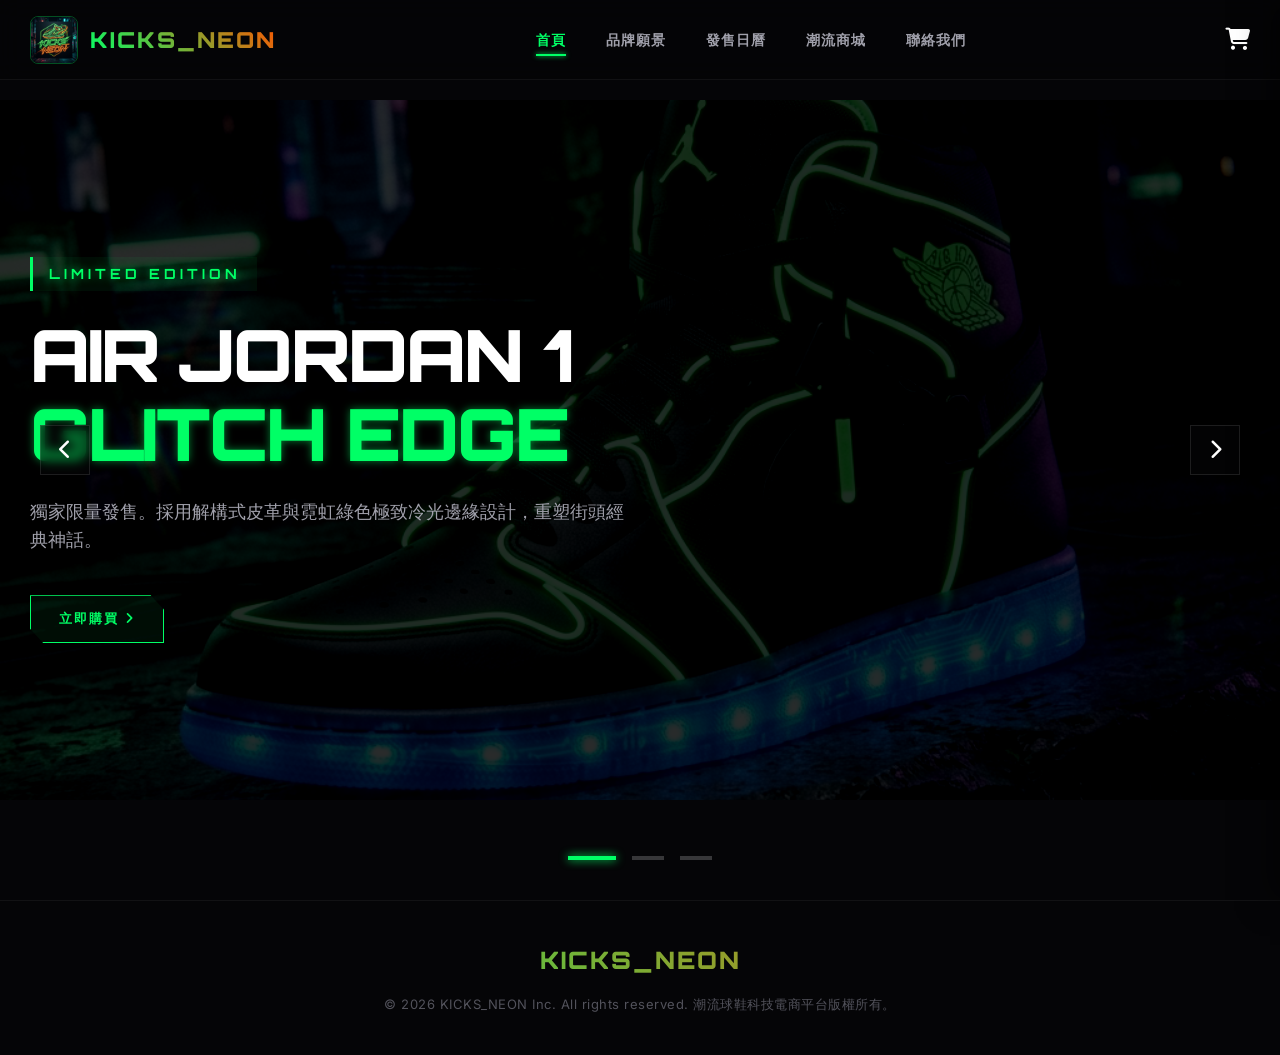
==== index.html @ 7a00f451 "Add files via upload" ====
<!DOCTYPE html>
<html lang="zh-TW">
<head>
  <meta charset="UTF-8">
  <meta name="viewport" content="width=device-width, initial-scale=1.0">
  <title>KICKS_NEON | 潮流球鞋電商平台 - Cyberpunk & Streetwear Boutique</title>
  <meta name="description" content="KICKS_NEON 限量潮流球鞋發售平台。匯集 Nike, adidas, New Balance 等頂尖限量鞋款，結合 Cyberpunk 街頭美學與極致科技感設計。">
  
  <!-- FontAwesome Icons -->
  <link rel="stylesheet" href="https://cdnjs.cloudflare.com/ajax/libs/font-awesome/6.4.0/css/all.min.css">
  
  <!-- Custom CSS -->
  <link rel="stylesheet" href="style.css">
</head>
<body>

  <!-- ==========================================
       HEADER & NAVIGATION
       ========================================== -->
  <header>
    <div class="container header-container">
      <a href="index.html" class="logo-wrapper">
        <img class="logo-img" src="assets/images/logo.png" alt="KICKS_NEON Logo">
        <span class="logo-text">KICKS_NEON</span>
      </a>
      
      <nav id="navbar">
        <ul>
          <li><a href="index.html" class="active">首頁</a></li>
          <li><a href="about.html">品牌願景</a></li>
          <li><a href="releases.html">發售日曆</a></li>
          <li><a href="shop.html">潮流商城</a></li>
          <li><a href="contact.html">聯絡我們</a></li>
        </ul>
      </nav>
      
      <div class="header-actions">
        <div class="cart-icon-wrapper" id="cart-icon-btn" aria-label="Open shopping cart">
          <i class="fa-solid fa-cart-shopping"></i>
          <span class="cart-count" style="display: none;">0</span>
        </div>
        
        <div class="menu-toggle" id="menu-toggle-btn" aria-label="Toggle Navigation">
          <span></span>
          <span></span>
          <span></span>
        </div>
      </div>
    </div>
  </header>

  <!-- ==========================================
       HERO SECTION (滿版球鞋輪播圖)
       ========================================== -->
  <section id="home" class="hero-section">
    <div class="hero-slider">
      
      <!-- Slide 1 (Jordan) -->
      <div class="hero-slide active">
        <img class="hero-bg" src="assets/images/sneaker_3.png" alt="Air Jordan 1 Glitch Edge Background">
        <div class="container">
          <div class="hero-content">
            <span class="hero-badge text-neon-green">Limited Edition</span>
            <h1 class="hero-title">AIR JORDAN 1<br><span class="text-neon-green">GLITCH EDGE</span></h1>
            <p class="hero-subtitle">獨家限量發售。採用解構式皮革與霓虹綠色極致冷光邊緣設計，重塑街頭經典神話。</p>
            <button class="btn-cyber" onclick="addToCart(3)">立即購買 <i class="fa-solid fa-angle-right"></i></button>
          </div>
        </div>
      </div>
      
      <!-- Slide 2 (Yeezy) -->
      <div class="hero-slide">
        <img class="hero-bg" src="assets/images/sneaker_5.png" alt="Yeezy Boost Future Knit Background">
        <div class="container">
          <div class="hero-content">
            <span class="hero-badge text-neon-orange">Exclusive Drop</span>
            <h1 class="hero-title">YEEZY BOOST<br><span class="text-neon-orange">FUTURE KNIT</span></h1>
            <p class="hero-subtitle">機能美學，概念重塑。高飽和度螢光線條與編織碳纖維的科技碰撞，顛覆日常著感。</p>
            <button class="btn-cyber btn-cyber-orange" onclick="addToCart(5)">立即購買 <i class="fa-solid fa-angle-right"></i></button>
          </div>
        </div>
      </div>
      
      <!-- Slide 3 (NB 9060) -->
      <div class="hero-slide">
        <img class="hero-bg" src="assets/images/sneaker_9.png" alt="NB 9060 Neon Tech Background">
        <div class="container">
          <div class="hero-content">
            <span class="hero-badge text-neon-green">New Collection</span>
            <h1 class="hero-title">NB 9060<br><span class="text-neon-green">NEON TECH</span></h1>
            <p class="hero-subtitle">街頭復古，數位重生。解構式厚底搭載避震科技，以電子螢光綠重燃未來復古主義。</p>
            <button class="btn-cyber" onclick="addToCart(9)">立即購買 <i class="fa-solid fa-angle-right"></i></button>
          </div>
        </div>
      </div>
      
    </div>
    
    <!-- Slider Controls -->
    <button class="slider-btn prev" aria-label="Previous Slide"><i class="fa-solid fa-chevron-left"></i></button>
    <button class="slider-btn next" aria-label="Next Slide"><i class="fa-solid fa-chevron-right"></i></button>
    
    <div class="slider-dots"></div>
  </section>

  <!-- ==========================================
       FOOTER
       ========================================== -->
  <footer>
    <div class="container">
      <div class="footer-logo">KICKS_NEON</div>
      <p class="footer-copy">&copy; 2026 KICKS_NEON Inc. All rights reserved. 潮流球鞋科技電商平台版權所有。</p>
    </div>
  </footer>

  <!-- ==========================================
       SHOPPING CART DRAWER (購物車側欄抽屜)
       ========================================== -->
  <div class="cart-drawer-overlay" id="cart-overlay"></div>
  <div class="cart-drawer" id="cart-drawer">
    <div class="cart-drawer-header">
      <h2 class="cart-drawer-title">購物清單 CART</h2>
      <button class="cart-close-btn" id="cart-close-btn" aria-label="Close cart drawer">
        <i class="fa-solid fa-xmark"></i>
      </button>
    </div>
    
    <!-- 購物車商品清單 (將由 JS 渲染) -->
    <div class="cart-items-list" id="cart-items-list">
      <!-- Generated dynamically -->
    </div>
    
    <div class="cart-drawer-footer">
      <div class="cart-summary">
        <span class="cart-total-label">總計金額 TOTAL</span>
        <span class="cart-total-value" id="cart-total">NT$0</span>
      </div>
      <button class="btn-cyber btn-cyber-orange" onclick="checkout()">
        確認結帳 CHECKOUT <i class="fa-solid fa-credit-card"></i>
      </button>
    </div>
  </div>

  <!-- Custom JS -->
  <script src="app.js"></script>
</body>
</html>
---- style.css ----
@import url('https://fonts.googleapis.com/css2?family=Orbitron:wght@500;700;900&family=Inter:wght@300;400;500;600;700&display=swap');

/* ==========================================
   CSS VARIABLES & DESIGN SYSTEM
   ========================================== */
:root {
  --bg-darker: #050507;
  --bg-dark: #0a0a0d;
  --bg-card: #111116;
  --bg-card-hover: #161620;
  
  --accent-green: #00ff66;
  --accent-green-rgb: 0, 255, 102;
  --accent-orange: #ff5500;
  --accent-orange-rgb: 255, 85, 0;
  
  --text-primary: #ffffff;
  --text-secondary: #a0a0ab;
  --text-muted: #52525b;
  
  --font-cyber: 'Orbitron', sans-serif;
  --font-base: 'Inter', sans-serif;
  
  --transition-fast: 0.2s cubic-bezier(0.4, 0, 0.2, 1);
  --transition-normal: 0.3s cubic-bezier(0.4, 0, 0.2, 1);
  --transition-slow: 0.5s cubic-bezier(0.4, 0, 0.2, 1);
  
  --glow-green: 0 0 10px rgba(0, 255, 102, 0.3), 0 0 20px rgba(0, 255, 102, 0.1);
  --glow-orange: 0 0 10px rgba(255, 85, 0, 0.3), 0 0 20px rgba(255, 85, 0, 0.1);
  --border-neon: 1px solid rgba(0, 255, 102, 0.15);
  
  --header-height: 80px;
}

/* ==========================================
   RESET & BASE STYLES
   ========================================== */
* {
  box-sizing: border-box;
  margin: 0;
  padding: 0;
  scroll-behavior: smooth;
}

body {
  background-color: var(--bg-dark);
  color: var(--text-primary);
  font-family: var(--font-base);
  line-height: 1.6;
  overflow-x: hidden;
  position: relative;
}

body.subpage {
  padding-top: var(--header-height);
}

/* Cyber grid background layer */
body::before {
  content: '';
  position: fixed;
  top: 0;
  left: 0;
  width: 100vw;
  height: 100vh;
  background-image: 
    linear-gradient(rgba(0, 255, 102, 0.015) 1px, transparent 1px),
    linear-gradient(90deg, rgba(0, 255, 102, 0.015) 1px, transparent 1px);
  background-size: 40px 40px;
  background-position: center top;
  z-index: -1;
  pointer-events: none;
}

a {
  color: inherit;
  text-decoration: none;
}

ul {
  list-style: none;
}

img {
  max-width: 100%;
  display: block;
}

button, input, select {
  font-family: inherit;
  background: none;
  border: none;
  color: inherit;
  outline: none;
}

button {
  cursor: pointer;
}

/* Scrollbar styling */
::-webkit-scrollbar {
  width: 8px;
}
::-webkit-scrollbar-track {
  background: var(--bg-darker);
}
::-webkit-scrollbar-thumb {
  background: #27272a;
  border-radius: 4px;
}
::-webkit-scrollbar-thumb:hover {
  background: var(--accent-green);
  box-shadow: 0 0 5px var(--accent-green);
}

/* ==========================================
   UTILITY STYLES
   ========================================== */
.container {
  width: 100%;
  max-width: 1400px;
  margin: 0 auto;
  padding: 0 30px;
}

.text-neon-green {
  color: var(--accent-green);
  text-shadow: 0 0 8px rgba(0, 255, 102, 0.5);
}

.text-neon-orange {
  color: var(--accent-orange);
  text-shadow: 0 0 8px rgba(255, 85, 0, 0.5);
}

.btn-cyber {
  display: inline-block;
  font-family: var(--font-cyber);
  font-weight: 700;
  text-transform: uppercase;
  letter-spacing: 2px;
  padding: 14px 28px;
  border: 1px solid var(--accent-green);
  background: rgba(0, 255, 102, 0.05);
  color: var(--accent-green);
  position: relative;
  overflow: hidden;
  transition: var(--transition-normal);
  clip-path: polygon(0 0, 90% 0, 100% 30%, 100% 100%, 10% 100%, 0 70%);
}

.btn-cyber:hover {
  background: var(--accent-green);
  color: var(--bg-darker);
  box-shadow: 0 0 15px var(--accent-green);
}

.btn-cyber::before {
  content: '';
  position: absolute;
  top: 0;
  left: -100%;
  width: 100%;
  height: 100%;
  background: linear-gradient(
    90deg,
    transparent,
    rgba(255, 255, 255, 0.2),
    transparent
  );
  transition: 0.5s;
}

.btn-cyber:hover::before {
  left: 100%;
}

.btn-cyber-orange {
  border-color: var(--accent-orange);
  background: rgba(255, 85, 0, 0.05);
  color: var(--accent-orange);
  clip-path: polygon(10% 0, 100% 0, 100% 70%, 90% 100%, 0 100%, 0 30%);
}

.btn-cyber-orange:hover {
  background: var(--accent-orange);
  color: var(--text-primary);
  box-shadow: 0 0 15px var(--accent-orange);
}

.glitch-text {
  position: relative;
  font-family: var(--font-cyber);
}

/* ==========================================
   HEADER & NAVIGATION
   ========================================== */
header {
  height: var(--header-height);
  position: fixed;
  top: 0;
  left: 0;
  width: 100%;
  z-index: 100;
  background: rgba(5, 5, 7, 0.85);
  backdrop-filter: blur(12px);
  -webkit-backdrop-filter: blur(12px);
  border-bottom: 1px solid rgba(255, 255, 255, 0.05);
  display: flex;
  align-items: center;
}

.header-container {
  display: flex;
  justify-content: space-between;
  align-items: center;
  width: 100%;
}

.logo-wrapper {
  display: flex;
  align-items: center;
  gap: 12px;
}

.logo-img {
  height: 48px;
  width: 48px;
  border-radius: 8px;
  border: 1px solid rgba(0, 255, 102, 0.3);
}

.logo-text {
  font-family: var(--font-cyber);
  font-size: 22px;
  font-weight: 900;
  letter-spacing: 2px;
  background: linear-gradient(45deg, var(--accent-green), var(--accent-orange));
  -webkit-background-clip: text;
  -webkit-text-fill-color: transparent;
}

nav ul {
  display: flex;
  gap: 40px;
}

nav a {
  font-family: var(--font-cyber);
  font-size: 14px;
  font-weight: 700;
  text-transform: uppercase;
  letter-spacing: 1px;
  color: var(--text-secondary);
  transition: var(--transition-fast);
  position: relative;
  padding: 8px 0;
}

nav a:hover, nav a.active {
  color: var(--accent-green);
}

nav a::after {
  content: '';
  position: absolute;
  bottom: 0;
  left: 0;
  width: 0;
  height: 2px;
  background-color: var(--accent-green);
  transition: var(--transition-fast);
  box-shadow: 0 0 5px var(--accent-green);
}

nav a:hover::after, nav a.active::after {
  width: 100%;
}

.header-actions {
  display: flex;
  align-items: center;
  gap: 20px;
}

.cart-icon-wrapper {
  position: relative;
  font-size: 22px;
  color: var(--text-primary);
  cursor: pointer;
  transition: var(--transition-fast);
}

.cart-icon-wrapper:hover {
  color: var(--accent-green);
  text-shadow: 0 0 8px var(--accent-green);
}

.cart-count {
  position: absolute;
  top: -8px;
  right: -10px;
  background: var(--accent-orange);
  color: var(--text-primary);
  font-family: var(--font-cyber);
  font-size: 10px;
  font-weight: 900;
  padding: 2px 6px;
  border-radius: 10px;
  min-width: 18px;
  text-align: center;
  border: 1px solid var(--bg-darker);
  box-shadow: 0 0 5px rgba(255, 85, 0, 0.5);
}

/* Hamburger mobile menu */
.menu-toggle {
  display: none;
  flex-direction: column;
  gap: 6px;
  cursor: pointer;
  z-index: 101;
}

.menu-toggle span {
  display: block;
  width: 25px;
  height: 2px;
  background-color: var(--text-primary);
  transition: var(--transition-normal);
}

/* ==========================================
   HERO SLIDER
   ========================================== */
.hero-section {
  height: 100vh;
  width: 100%;
  position: relative;
  overflow: hidden;
  background-color: var(--bg-darker);
}

.hero-slider {
  width: 100%;
  height: 100%;
  position: relative;
}

.hero-slide {
  position: absolute;
  top: 0;
  left: 0;
  width: 100%;
  height: 100%;
  opacity: 0;
  transition: opacity var(--transition-slow);
  z-index: 1;
  display: flex;
  align-items: center;
}

.hero-slide.active {
  opacity: 1;
  z-index: 2;
}

.hero-bg {
  position: absolute;
  top: 0;
  left: 0;
  width: 100%;
  height: 100%;
  object-fit: cover;
  filter: brightness(0.2) contrast(1.1);
  transform: scale(1.1);
  transition: transform 6s ease-out;
}

.hero-slide.active .hero-bg {
  transform: scale(1);
}

.hero-content {
  position: relative;
  z-index: 5;
  max-width: 750px;
  text-align: left;
  transform: translateY(30px);
  transition: transform 0.8s ease-out, opacity 0.8s ease-out;
  opacity: 0;
}

.hero-slide.active .hero-content {
  transform: translateY(0);
  opacity: 1;
}

.hero-badge {
  display: inline-block;
  font-family: var(--font-cyber);
  font-size: 14px;
  font-weight: 700;
  letter-spacing: 4px;
  padding: 6px 16px;
  border-left: 3px solid var(--accent-green);
  background: rgba(0, 255, 102, 0.05);
  margin-bottom: 24px;
  text-transform: uppercase;
}

.hero-slide:nth-child(even) .hero-badge {
  border-left-color: var(--accent-orange);
  background: rgba(255, 85, 0, 0.05);
}

.hero-title {
  font-family: var(--font-cyber);
  font-size: 72px;
  font-weight: 900;
  line-height: 1.1;
  letter-spacing: -2px;
  text-transform: uppercase;
  margin-bottom: 24px;
}

.hero-subtitle {
  font-size: 18px;
  color: var(--text-secondary);
  margin-bottom: 40px;
  max-width: 600px;
}

/* Slider Controls */
.slider-dots {
  position: absolute;
  bottom: 40px;
  left: 50%;
  transform: translateX(-50%);
  z-index: 10;
  display: flex;
  gap: 16px;
}

.slider-dot {
  width: 32px;
  height: 4px;
  background: rgba(255, 255, 255, 0.2);
  cursor: pointer;
  transition: var(--transition-normal);
}

.slider-dot.active {
  background: var(--accent-green);
  box-shadow: 0 0 10px var(--accent-green);
  width: 48px;
}

.slider-btn {
  position: absolute;
  top: 50%;
  transform: translateY(-50%);
  z-index: 10;
  width: 50px;
  height: 50px;
  border: 1px solid rgba(255, 255, 255, 0.1);
  background: rgba(5, 5, 7, 0.6);
  backdrop-filter: blur(5px);
  display: flex;
  align-items: center;
  justify-content: center;
  font-size: 20px;
  transition: var(--transition-normal);
}

.slider-btn:hover {
  border-color: var(--accent-green);
  color: var(--accent-green);
  box-shadow: 0 0 10px rgba(0, 255, 102, 0.2);
}

.slider-btn.prev { left: 40px; }
.slider-btn.next { right: 40px; }

/* ==========================================
   SECTION COMMON STYLES
   ========================================== */
section {
  padding: 100px 0;
  position: relative;
}

.section-header {
  margin-bottom: 60px;
  text-align: center;
  position: relative;
}

.section-title {
  font-family: var(--font-cyber);
  font-size: 40px;
  font-weight: 900;
  text-transform: uppercase;
  letter-spacing: 2px;
  margin-bottom: 12px;
  display: inline-block;
  position: relative;
}

.section-title::after {
  content: '';
  position: absolute;
  bottom: -8px;
  left: 50%;
  transform: translateX(-50%);
  width: 60px;
  height: 3px;
  background: var(--accent-green);
  box-shadow: 0 0 8px var(--accent-green);
}

.section-desc {
  font-size: 16px;
  color: var(--text-secondary);
  max-width: 600px;
  margin: 0 auto;
}

/* ==========================================
   ABOUT US SECTION (公司簡介)
   ========================================== */
.about-section {
  background: var(--bg-darker);
}

.about-grid {
  display: grid;
  grid-template-columns: 1.1fr 0.9fr;
  gap: 60px;
  align-items: center;
}

.about-info {
  display: flex;
  flex-direction: column;
  gap: 24px;
}

.about-tagline {
  font-family: var(--font-cyber);
  font-weight: 700;
  letter-spacing: 2px;
  font-size: 15px;
  color: var(--accent-orange);
  text-transform: uppercase;
}

.about-heading {
  font-family: var(--font-cyber);
  font-size: 36px;
  font-weight: 900;
  line-height: 1.2;
  text-transform: uppercase;
}

.about-p {
  color: var(--text-secondary);
  font-size: 16px;
}

.about-highlights {
  display: grid;
  grid-template-columns: 1fr 1fr;
  gap: 20px;
  margin-top: 10px;
}

.highlight-card {
  background: rgba(255, 255, 255, 0.02);
  border: 1px solid rgba(255, 255, 255, 0.05);
  padding: 24px;
  border-radius: 4px;
  transition: var(--transition-normal);
  position: relative;
  overflow: hidden;
}

.highlight-card::before {
  content: '';
  position: absolute;
  top: 0;
  left: 0;
  width: 4px;
  height: 100%;
  background: var(--accent-green);
}

.highlight-card:hover {
  background: rgba(255, 255, 255, 0.04);
  transform: translateY(-5px);
  border-color: rgba(0, 255, 102, 0.2);
}

.highlight-icon {
  font-size: 28px;
  color: var(--accent-green);
  margin-bottom: 12px;
}

.highlight-title {
  font-family: var(--font-cyber);
  font-size: 16px;
  font-weight: 700;
  margin-bottom: 6px;
  text-transform: uppercase;
}

.highlight-desc {
  font-size: 13px;
  color: var(--text-secondary);
}

/* About visual frame */
.about-visual {
  position: relative;
  width: 100%;
  height: 480px;
}

.about-img-frame {
  width: 100%;
  height: 100%;
  border: 1px solid rgba(255, 255, 255, 0.05);
  background: var(--bg-card);
  padding: 15px;
  position: relative;
  clip-path: polygon(0 0, 95% 0, 100% 5%, 100% 100%, 5% 100%, 0 95%);
}

.about-img-frame::after {
  content: '';
  position: absolute;
  bottom: 0;
  right: 0;
  width: 30px;
  height: 30px;
  border-bottom: 3px solid var(--accent-orange);
  border-right: 3px solid var(--accent-orange);
  pointer-events: none;
}

.about-image {
  width: 100%;
  height: 100%;
  object-fit: cover;
  filter: grayscale(40%) contrast(1.1) brightness(0.8);
  border: 1px solid rgba(255, 255, 255, 0.08);
}

.about-stat-overlay {
  position: absolute;
  bottom: -20px;
  left: -20px;
  background: var(--bg-dark);
  border: 1px solid var(--accent-green);
  box-shadow: var(--glow-green);
  padding: 20px 30px;
  display: flex;
  flex-direction: column;
  align-items: center;
  z-index: 10;
  clip-path: polygon(0 0, 85% 0, 100% 25%, 100% 100%, 15% 100%, 0 75%);
}

.stat-number {
  font-family: var(--font-cyber);
  font-size: 32px;
  font-weight: 900;
  color: var(--accent-green);
}

.stat-label {
  font-size: 12px;
  text-transform: uppercase;
  color: var(--text-secondary);
  letter-spacing: 1px;
}

/* ==========================================
   RELEASE CALENDAR SECTION (發售日曆)
   ========================================== */
.calendar-section {
  background: var(--bg-dark);
}

.calendar-grid {
  display: grid;
  grid-template-columns: repeat(3, 1fr);
  gap: 30px;
  margin-top: 40px;
}

.calendar-card {
  background: var(--bg-card);
  border: var(--border-neon);
  border-radius: 4px;
  overflow: hidden;
  transition: var(--transition-normal);
  position: relative;
}

.calendar-card:hover {
  transform: translateY(-8px);
  border-color: var(--accent-green);
  box-shadow: var(--glow-green);
}

.calendar-card.orange-theme {
  border-color: rgba(255, 85, 0, 0.15);
}

.calendar-card.orange-theme:hover {
  border-color: var(--accent-orange);
  box-shadow: var(--glow-orange);
}

.calendar-img-container {
  height: 250px;
  position: relative;
  overflow: hidden;
  background: var(--bg-darker);
}

.calendar-img {
  width: 100%;
  height: 100%;
  object-fit: cover;
  transition: transform var(--transition-normal);
}

.calendar-card:hover .calendar-img {
  transform: scale(1.08);
}

.calendar-badge {
  position: absolute;
  top: 20px;
  left: 20px;
  font-family: var(--font-cyber);
  font-size: 11px;
  font-weight: 700;
  background: var(--accent-orange);
  color: var(--text-primary);
  padding: 6px 12px;
  letter-spacing: 1px;
  text-transform: uppercase;
  box-shadow: 0 0 8px rgba(255, 85, 0, 0.4);
}

.calendar-card.orange-theme .calendar-badge {
  background: var(--accent-green);
  color: var(--bg-darker);
  box-shadow: 0 0 8px rgba(0, 255, 102, 0.4);
}

.calendar-info {
  padding: 30px;
}

.calendar-date {
  font-family: var(--font-cyber);
  font-size: 13px;
  color: var(--text-secondary);
  margin-bottom: 8px;
  letter-spacing: 1px;
  display: flex;
  align-items: center;
  gap: 8px;
}

.calendar-date i {
  color: var(--accent-green);
}

.calendar-card.orange-theme .calendar-date i {
  color: var(--accent-orange);
}

.calendar-title {
  font-family: var(--font-cyber);
  font-size: 20px;
  font-weight: 700;
  margin-bottom: 12px;
  text-transform: uppercase;
}

.calendar-price {
  font-family: var(--font-cyber);
  font-size: 18px;
  font-weight: 700;
  color: #ffffff;
  margin-bottom: 24px;
}

/* Countdown element */
.countdown-box {
  display: grid;
  grid-template-columns: repeat(4, 1fr);
  gap: 10px;
  background: var(--bg-darker);
  padding: 16px;
  border-radius: 4px;
  border: 1px solid rgba(255, 255, 255, 0.05);
}

.countdown-item {
  text-align: center;
}

.countdown-number {
  font-family: var(--font-cyber);
  font-size: 20px;
  font-weight: 900;
  color: var(--accent-green);
  display: block;
}

.calendar-card.orange-theme .countdown-number {
  color: var(--accent-orange);
}

.countdown-label {
  font-size: 9px;
  color: var(--text-muted);
  text-transform: uppercase;
  letter-spacing: 0.5px;
}

/* ==========================================
   SHOP SECTION (商品展示與篩選區)
   ========================================== */
.shop-section {
  background: var(--bg-darker);
  border-top: 1px solid rgba(255, 255, 255, 0.05);
  border-bottom: 1px solid rgba(255, 255, 255, 0.05);
}

.shop-container {
  display: grid;
  grid-template-columns: 280px 1fr;
  gap: 40px;
  align-items: start;
}

/* Sidebar filter styling */
.sidebar-filter {
  background: var(--bg-card);
  border: 1px solid rgba(255, 255, 255, 0.04);
  padding: 30px;
  border-radius: 4px;
  position: sticky;
  top: 100px;
}

.filter-group {
  margin-bottom: 35px;
}

.filter-group:last-child {
  margin-bottom: 0;
}

.filter-title {
  font-family: var(--font-cyber);
  font-size: 16px;
  font-weight: 700;
  text-transform: uppercase;
  letter-spacing: 1px;
  margin-bottom: 20px;
  color: #ffffff;
  border-left: 3px solid var(--accent-green);
  padding-left: 10px;
  display: flex;
  justify-content: space-between;
  align-items: center;
}

/* Brands checklist */
.brand-list {
  display: flex;
  flex-direction: column;
  gap: 12px;
}

.checkbox-container {
  display: flex;
  align-items: center;
  position: relative;
  padding-left: 28px;
  cursor: pointer;
  font-size: 14px;
  color: var(--text-secondary);
  user-select: none;
  transition: var(--transition-fast);
}

.checkbox-container input {
  position: absolute;
  opacity: 0;
  cursor: pointer;
  height: 0;
  width: 0;
}

.checkmark {
  position: absolute;
  top: 2px;
  left: 0;
  height: 18px;
  width: 18px;
  background-color: var(--bg-darker);
  border: 1px solid var(--text-muted);
  border-radius: 2px;
  transition: var(--transition-fast);
}

.checkbox-container:hover {
  color: var(--text-primary);
}

.checkbox-container:hover input ~ .checkmark {
  border-color: var(--accent-green);
}

.checkbox-container input:checked ~ .checkmark {
  background-color: var(--accent-green);
  border-color: var(--accent-green);
  box-shadow: 0 0 5px var(--accent-green);
}

.checkmark::after {
  content: "";
  position: absolute;
  display: none;
  left: 6px;
  top: 2px;
  width: 4px;
  height: 8px;
  border: solid var(--bg-darker);
  border-width: 0 2px 2px 0;
  transform: rotate(45deg);
}

.checkbox-container input:checked ~ .checkmark::after {
  display: block;
}

/* Size Buttons */
.size-grid {
  display: grid;
  grid-template-columns: repeat(4, 1fr);
  gap: 8px;
}

.size-btn {
  background: var(--bg-darker);
  border: 1px solid var(--text-muted);
  color: var(--text-secondary);
  padding: 8px 0;
  font-family: var(--font-cyber);
  font-size: 12px;
  font-weight: 700;
  text-align: center;
  border-radius: 2px;
  transition: var(--transition-fast);
}

.size-btn:hover {
  border-color: var(--accent-green);
  color: var(--accent-green);
}

.size-btn.active {
  background: var(--accent-green);
  color: var(--bg-darker);
  border-color: var(--accent-green);
  box-shadow: 0 0 8px rgba(0, 255, 102, 0.3);
}

/* Price Range Slider */
.price-range-container {
  display: flex;
  flex-direction: column;
  gap: 15px;
}

.range-slider {
  -webkit-appearance: none;
  width: 100%;
  height: 4px;
  background: var(--bg-darker);
  border-radius: 2px;
  outline: none;
}

.range-slider::-webkit-slider-thumb {
  -webkit-appearance: none;
  appearance: none;
  width: 16px;
  height: 16px;
  border-radius: 50%;
  background: var(--accent-green);
  box-shadow: 0 0 8px var(--accent-green);
  cursor: pointer;
  transition: var(--transition-fast);
}

.range-slider::-webkit-slider-thumb:hover {
  transform: scale(1.2);
}

.price-values {
  display: flex;
  justify-content: space-between;
  font-family: var(--font-cyber);
  font-size: 12px;
  color: var(--text-secondary);
}

.price-value-box {
  background: var(--bg-darker);
  padding: 4px 8px;
  border: 1px solid rgba(255, 255, 255, 0.05);
  border-radius: 2px;
}

.btn-reset-filter {
  width: 100%;
  margin-top: 10px;
  padding: 12px;
  font-family: var(--font-cyber);
  font-size: 12px;
  font-weight: 700;
  letter-spacing: 1px;
  text-align: center;
  border: 1px solid rgba(255, 255, 255, 0.1);
  color: var(--text-secondary);
  transition: var(--transition-fast);
  background: rgba(255, 255, 255, 0.01);
}

.btn-reset-filter:hover {
  border-color: var(--accent-orange);
  color: var(--accent-orange);
  background: rgba(255, 85, 0, 0.05);
}

/* Products Layout */
.products-layout {
  display: flex;
  flex-direction: column;
  gap: 30px;
}

.shop-toolbar {
  display: flex;
  justify-content: space-between;
  align-items: center;
  background: var(--bg-card);
  padding: 16px 24px;
  border-radius: 4px;
  border: 1px solid rgba(255, 255, 255, 0.03);
}

.products-count {
  font-size: 14px;
  color: var(--text-secondary);
}

.products-count span {
  font-family: var(--font-cyber);
  color: var(--accent-green);
  font-weight: 700;
}

.shop-sorting select {
  background: var(--bg-darker);
  border: 1px solid rgba(255, 255, 255, 0.1);
  padding: 8px 16px;
  font-size: 13px;
  border-radius: 2px;
  cursor: pointer;
  transition: var(--transition-fast);
}

.shop-sorting select:hover {
  border-color: var(--accent-green);
}

/* Products Grid */
.products-grid {
  display: grid;
  grid-template-columns: repeat(auto-fill, minmax(250px, 1fr));
  gap: 25px;
}

/* Sneaker Product Card */
.product-card {
  background: var(--bg-card);
  border: 1px solid rgba(255, 255, 255, 0.03);
  border-radius: 4px;
  overflow: hidden;
  display: flex;
  flex-direction: column;
  transition: transform var(--transition-normal), border-color var(--transition-normal), box-shadow var(--transition-normal);
  position: relative;
}

.product-card:hover {
  transform: translateY(-5px);
  border-color: var(--accent-green);
  box-shadow: var(--glow-green);
}

.product-card:nth-child(even):hover {
  border-color: var(--accent-orange);
  box-shadow: var(--glow-orange);
}

.product-img-wrapper {
  position: relative;
  height: 230px;
  background-color: var(--bg-darker);
  overflow: hidden;
  display: flex;
  align-items: center;
  justify-content: center;
  padding: 10px;
}

.product-img {
  max-width: 90%;
  max-height: 90%;
  object-fit: contain;
  transition: transform 0.4s cubic-bezier(0.25, 0.46, 0.45, 0.94);
}

.product-card:hover .product-img {
  transform: scale(1.1) rotate(-3deg);
}

.product-tags {
  position: absolute;
  top: 15px;
  left: 15px;
  display: flex;
  flex-direction: column;
  gap: 6px;
}

.product-tag {
  font-family: var(--font-cyber);
  font-size: 9px;
  font-weight: 700;
  padding: 4px 8px;
  letter-spacing: 0.5px;
  border-radius: 2px;
  text-transform: uppercase;
}

.product-tag.limited {
  background: var(--accent-orange);
  color: #ffffff;
  box-shadow: 0 0 5px rgba(255, 85, 0, 0.4);
}

.product-tag.hot {
  background: var(--accent-green);
  color: var(--bg-darker);
  box-shadow: 0 0 5px rgba(0, 255, 102, 0.4);
}

.product-info {
  padding: 20px;
  display: flex;
  flex-direction: column;
  flex-grow: 1;
}

.product-brand {
  font-family: var(--font-cyber);
  font-size: 11px;
  font-weight: 700;
  color: var(--accent-green);
  text-transform: uppercase;
  margin-bottom: 6px;
  letter-spacing: 1px;
}

.product-card:nth-child(even) .product-brand {
  color: var(--accent-orange);
}

.product-name {
  font-size: 16px;
  font-weight: 600;
  margin-bottom: 12px;
  line-height: 1.3;
  color: #ffffff;
  /* limit to 2 lines */
  display: -webkit-box;
  -webkit-line-clamp: 2;
  -webkit-box-orient: vertical;
  overflow: hidden;
  height: 42px;
}

.product-meta {
  display: flex;
  justify-content: space-between;
  align-items: center;
  margin-top: auto;
  padding-top: 12px;
  border-top: 1px solid rgba(255, 255, 255, 0.03);
}

.product-price {
  font-family: var(--font-cyber);
  font-size: 18px;
  font-weight: 700;
  color: #ffffff;
}

.product-buy-btn {
  width: 36px;
  height: 36px;
  background: rgba(255, 255, 255, 0.05);
  border: 1px solid rgba(255, 255, 255, 0.1);
  color: var(--text-primary);
  border-radius: 4px;
  display: flex;
  align-items: center;
  justify-content: center;
  transition: var(--transition-fast);
}

.product-card:hover .product-buy-btn {
  background: var(--accent-green);
  border-color: var(--accent-green);
  color: var(--bg-darker);
  box-shadow: 0 0 10px rgba(0, 255, 102, 0.3);
}

.product-card:nth-child(even):hover .product-buy-btn {
  background: var(--accent-orange);
  border-color: var(--accent-orange);
  color: var(--text-primary);
  box-shadow: 0 0 10px rgba(255, 85, 0, 0.3);
}

/* Empty State */
.empty-state {
  grid-column: 1 / -1;
  text-align: center;
  padding: 60px 0;
}

.empty-state-icon {
  font-size: 48px;
  color: var(--text-muted);
  margin-bottom: 20px;
}

.empty-state-text {
  color: var(--text-secondary);
  font-size: 16px;
  margin-bottom: 20px;
}

/* ==========================================
   CONTACT SECTION (聯絡我們)
   ========================================== */
.contact-section {
  background: var(--bg-dark);
}

.contact-grid {
  display: grid;
  grid-template-columns: 0.9fr 1.1fr;
  gap: 60px;
}

.contact-info {
  display: flex;
  flex-direction: column;
  gap: 30px;
}

.contact-title-cyber {
  font-family: var(--font-cyber);
  font-size: 28px;
  font-weight: 900;
  text-transform: uppercase;
  letter-spacing: 1.5px;
  border-left: 4px solid var(--accent-orange);
  padding-left: 15px;
}

.contact-p {
  color: var(--text-secondary);
  font-size: 15px;
}

.contact-methods {
  display: flex;
  flex-direction: column;
  gap: 20px;
}

.contact-method-item {
  display: flex;
  align-items: center;
  gap: 16px;
}

.contact-icon {
  width: 44px;
  height: 44px;
  border-radius: 4px;
  background: rgba(255, 85, 0, 0.05);
  border: 1px solid rgba(255, 85, 0, 0.15);
  color: var(--accent-orange);
  display: flex;
  align-items: center;
  justify-content: center;
  font-size: 18px;
}

.contact-method-item:nth-child(even) .contact-icon {
  background: rgba(0, 255, 102, 0.05);
  border-color: rgba(0, 255, 102, 0.15);
  color: var(--accent-green);
}

.contact-label {
  font-size: 12px;
  color: var(--text-muted);
  text-transform: uppercase;
  letter-spacing: 0.5px;
}

.contact-value {
  font-weight: 500;
  color: #ffffff;
}

.social-links {
  display: flex;
  gap: 15px;
  margin-top: 10px;
}

.social-btn {
  width: 44px;
  height: 44px;
  background: var(--bg-card);
  border: 1px solid rgba(255, 255, 255, 0.05);
  color: var(--text-secondary);
  border-radius: 4px;
  display: flex;
  align-items: center;
  justify-content: center;
  font-size: 18px;
  transition: var(--transition-fast);
}

.social-btn:hover {
  color: var(--accent-green);
  border-color: var(--accent-green);
  box-shadow: var(--glow-green);
  transform: translateY(-3px);
}

.social-btn:nth-child(even):hover {
  color: var(--accent-orange);
  border-color: var(--accent-orange);
  box-shadow: var(--glow-orange);
}

/* Contact Form */
.contact-form-container {
  background: var(--bg-card);
  border: 1px solid rgba(255, 255, 255, 0.03);
  padding: 40px;
  border-radius: 4px;
  clip-path: polygon(0 0, 100% 0, 100% 92%, 92% 100%, 0 100%);
}

.contact-form {
  display: flex;
  flex-direction: column;
  gap: 20px;
}

.form-group {
  display: flex;
  flex-direction: column;
  gap: 8px;
}

.form-label {
  font-family: var(--font-cyber);
  font-size: 12px;
  font-weight: 700;
  text-transform: uppercase;
  color: var(--text-secondary);
  letter-spacing: 1px;
}

.form-input {
  background: var(--bg-darker);
  border: 1px solid rgba(255, 255, 255, 0.05);
  padding: 12px 16px;
  border-radius: 2px;
  color: #ffffff;
  transition: var(--transition-fast);
}

.form-input:focus {
  border-color: var(--accent-orange);
  box-shadow: 0 0 5px rgba(255, 85, 0, 0.2);
}

textarea.form-input {
  resize: vertical;
  min-height: 120px;
}

.submit-btn {
  width: 100%;
}

/* ==========================================
   FOOTER
   ========================================== */
footer {
  background: var(--bg-darker);
  border-top: 1px solid rgba(255, 255, 255, 0.05);
  padding: 40px 0;
  text-align: center;
}

.footer-logo {
  font-family: var(--font-cyber);
  font-size: 24px;
  font-weight: 900;
  letter-spacing: 2px;
  margin-bottom: 15px;
  background: linear-gradient(45deg, var(--accent-green), var(--accent-orange));
  -webkit-background-clip: text;
  -webkit-text-fill-color: transparent;
}

.footer-copy {
  font-size: 13px;
  color: var(--text-muted);
  letter-spacing: 0.5px;
}

/* ==========================================
   SHOPPING CART DRAWER (購物車側欄抽屜)
   ========================================== */
.cart-drawer-overlay {
  position: fixed;
  top: 0;
  left: 0;
  width: 100vw;
  height: 100vh;
  background: rgba(0, 0, 0, 0.7);
  backdrop-filter: blur(5px);
  z-index: 1000;
  opacity: 0;
  visibility: hidden;
  transition: opacity var(--transition-normal);
}

.cart-drawer-overlay.open {
  opacity: 1;
  visibility: visible;
}

.cart-drawer {
  position: fixed;
  top: 0;
  right: -420px;
  width: 100%;
  max-width: 420px;
  height: 100vh;
  background: var(--bg-card);
  border-left: 1px solid rgba(255, 255, 255, 0.05);
  z-index: 1001;
  display: flex;
  flex-direction: column;
  transition: right var(--transition-normal) cubic-bezier(0.4, 0, 0.2, 1);
  box-shadow: -10px 0 30px rgba(0, 0, 0, 0.5);
}

.cart-drawer.open {
  right: 0;
}

.cart-drawer-header {
  height: var(--header-height);
  padding: 0 30px;
  display: flex;
  justify-content: space-between;
  align-items: center;
  border-bottom: 1px solid rgba(255, 255, 255, 0.05);
}

.cart-drawer-title {
  font-family: var(--font-cyber);
  font-size: 18px;
  font-weight: 700;
  text-transform: uppercase;
  letter-spacing: 1px;
}

.cart-close-btn {
  font-size: 24px;
  color: var(--text-secondary);
  transition: var(--transition-fast);
}

.cart-close-btn:hover {
  color: var(--accent-orange);
}

.cart-items-list {
  flex-grow: 1;
  overflow-y: auto;
  padding: 30px;
  display: flex;
  flex-direction: column;
  gap: 20px;
}

/* Cart Item style */
.cart-item {
  display: flex;
  gap: 15px;
  background: var(--bg-darker);
  border: 1px solid rgba(255, 255, 255, 0.02);
  padding: 15px;
  border-radius: 4px;
  position: relative;
}

.cart-item-img-wrapper {
  width: 70px;
  height: 70px;
  background: var(--bg-card);
  border-radius: 4px;
  display: flex;
  align-items: center;
  justify-content: center;
  padding: 5px;
}

.cart-item-img {
  max-width: 100%;
  max-height: 100%;
  object-fit: contain;
}

.cart-item-info {
  flex-grow: 1;
  display: flex;
  flex-direction: column;
}

.cart-item-name {
  font-size: 14px;
  font-weight: 600;
  color: #ffffff;
  margin-bottom: 4px;
}

.cart-item-brand {
  font-family: var(--font-cyber);
  font-size: 9px;
  color: var(--accent-green);
  text-transform: uppercase;
  margin-bottom: 8px;
}

.cart-item-price {
  font-family: var(--font-cyber);
  font-size: 14px;
  font-weight: 700;
  color: #ffffff;
}

.cart-item-remove {
  position: absolute;
  top: 15px;
  right: 15px;
  font-size: 14px;
  color: var(--text-muted);
  transition: var(--transition-fast);
}

.cart-item-remove:hover {
  color: var(--accent-orange);
}

.cart-drawer-footer {
  padding: 30px;
  background: var(--bg-darker);
  border-top: 1px solid rgba(255, 255, 255, 0.05);
  display: flex;
  flex-direction: column;
  gap: 20px;
}

.cart-summary {
  display: flex;
  justify-content: space-between;
  align-items: center;
}

.cart-total-label {
  font-family: var(--font-cyber);
  font-size: 14px;
  text-transform: uppercase;
  color: var(--text-secondary);
}

.cart-total-value {
  font-family: var(--font-cyber);
  font-size: 24px;
  font-weight: 900;
  color: var(--accent-green);
}

.cart-empty-msg {
  text-align: center;
  color: var(--text-muted);
  margin-top: 50px;
  font-size: 14px;
}

/* ==========================================
   TOAST NOTIFICATIONS
   ========================================== */
#toast-container {
  position: fixed;
  bottom: 30px;
  left: 30px;
  z-index: 2000;
  display: flex;
  flex-direction: column;
  gap: 12px;
  pointer-events: none;
}

.toast {
  background: var(--bg-card);
  border: 1px solid var(--accent-green);
  color: var(--text-primary);
  font-family: var(--font-cyber);
  font-size: 12px;
  font-weight: 700;
  padding: 16px 24px;
  border-radius: 4px;
  box-shadow: var(--glow-green);
  pointer-events: auto;
  animation: slideInLeft 0.3s cubic-bezier(0.25, 0.46, 0.45, 0.94), fadeOut 0.5s ease-out 3.5s forwards;
  clip-path: polygon(0 0, 92% 0, 100% 30%, 100% 100%, 8% 100%, 0 70%);
  display: flex;
  align-items: center;
  gap: 10px;
  min-width: 250px;
}

.toast.orange-theme {
  border-color: var(--accent-orange);
  box-shadow: var(--glow-orange);
}

@keyframes slideInLeft {
  from { transform: translateX(-100%); opacity: 0; }
  to { transform: translateX(0); opacity: 1; }
}

@keyframes fadeOut {
  from { opacity: 1; }
  to { opacity: 0; transform: translateY(10px); visibility: hidden; }
}

/* ==========================================
   RESPONSIVE DESIGN (響應式排版)
   ========================================== */
@media (max-width: 1200px) {
  .container {
    padding: 0 20px;
  }
  
  .hero-title {
    font-size: 56px;
  }
  
  .about-grid {
    gap: 40px;
  }
  
  .calendar-grid {
    gap: 20px;
  }
}

@media (max-width: 992px) {
  section {
    padding: 80px 0;
  }
  
  .menu-toggle {
    display: flex;
  }
  
  nav {
    position: fixed;
    top: var(--header-height);
    left: -100%;
    width: 100%;
    height: calc(100vh - var(--header-height));
    background: var(--bg-darker);
    padding: 40px;
    transition: left var(--transition-normal);
    border-top: 1px solid rgba(255, 255, 255, 0.05);
  }
  
  nav.open {
    left: 0;
  }
  
  nav ul {
    flex-direction: column;
    gap: 30px;
    align-items: center;
  }
  
  nav a {
    font-size: 18px;
  }
  
  .hero-title {
    font-size: 48px;
  }
  
  .about-grid {
    grid-template-columns: 1fr;
  }
  
  .about-visual {
    height: 380px;
    order: -1;
  }
  
  .calendar-grid {
    grid-template-columns: repeat(2, 1fr);
  }
  
  .shop-container {
    grid-template-columns: 1fr;
  }
  
  .sidebar-filter {
    position: static;
    margin-bottom: 30px;
  }
  
  .contact-grid {
    grid-template-columns: 1fr;
    gap: 40px;
  }
}

@media (max-width: 768px) {
  .hero-title {
    font-size: 38px;
  }
  
  .hero-subtitle {
    font-size: 15px;
  }
  
  .section-title {
    font-size: 32px;
  }
  
  .calendar-grid {
    grid-template-columns: 1fr;
    max-width: 450px;
    margin-left: auto;
    margin-right: auto;
  }
  
  .products-grid {
    grid-template-columns: repeat(auto-fill, minmax(200px, 1fr));
  }
  
  .slider-btn {
    display: none;
  }
}

@media (max-width: 480px) {
  .hero-title {
    font-size: 32px;
  }
  
  .about-highlights {
    grid-template-columns: 1fr;
  }
  
  .about-stat-overlay {
    bottom: -10px;
    left: 10px;
    padding: 12px 20px;
  }
  
  .stat-number {
    font-size: 24px;
  }
  
  .products-grid {
    grid-template-columns: 1fr;
    max-width: 320px;
    margin: 0 auto;
  }
  
  .contact-form-container {
    padding: 24px;
  }
  
  .cart-drawer {
    max-width: 100%;
  }
}
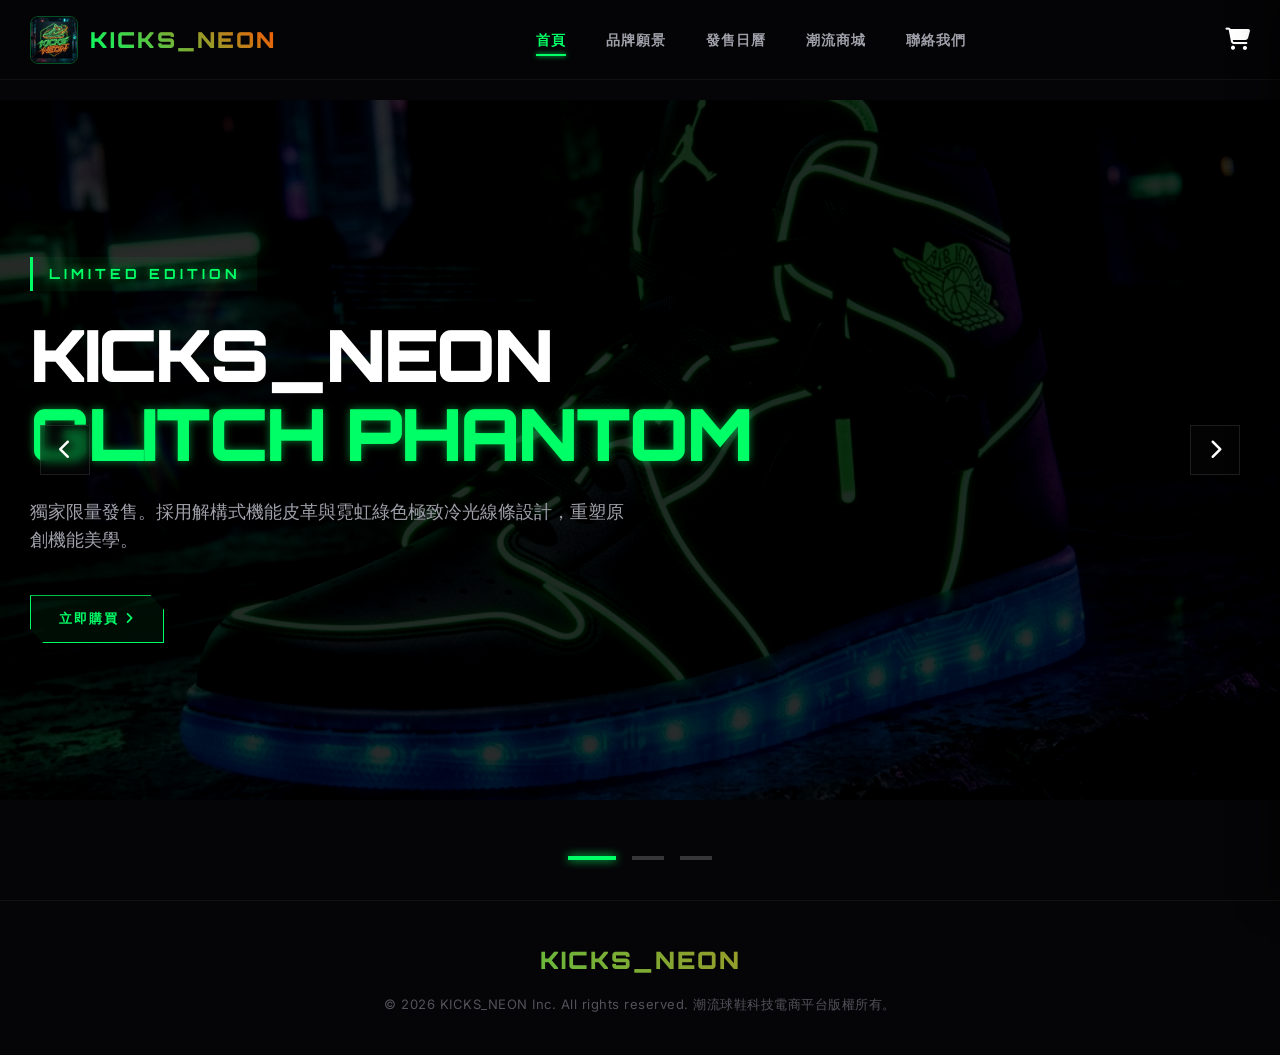
==== commit 1962220d: "Add files via upload" ====
--- a/index.html
+++ b/index.html
@@ -3,14 +3,18 @@
 <head>
   <meta charset="UTF-8">
   <meta name="viewport" content="width=device-width, initial-scale=1.0">
-  <title>KICKS_NEON | 潮流球鞋電商平台 - Cyberpunk & Streetwear Boutique</title>
-  <meta name="description" content="KICKS_NEON 限量潮流球鞋發售平台。匯集 Nike, adidas, New Balance 等頂尖限量鞋款，結合 Cyberpunk 街頭美學與極致科技感設計。">
-  
+  <title>羅詠仁的頂級潮流鞋子網站</title>
+  <meta name="description" content="KICKS_NEON 限量潮流球鞋發售平台。匯集未來機能、霓虹街頭、全像合成與虛空科技等四大系列原創潮流鞋款，結合 Cyberpunk 街頭美學與極致科技感設計。">
+  <meta name="keywords" content="潮流,高規格,鞋子,限量,街頭美學,球鞋">
+
   <!-- FontAwesome Icons -->
   <link rel="stylesheet" href="https://cdnjs.cloudflare.com/ajax/libs/font-awesome/6.4.0/css/all.min.css">
   
   <!-- Custom CSS -->
   <link rel="stylesheet" href="style.css">
+
+  <meta name="google-site-verification" content="UtRzFM6fIrde_ZM0Ll9RfJ62q9znZRjw4s6gfupJ32Y" />
+
 </head>
 <body>
 
@@ -55,39 +59,39 @@
   <section id="home" class="hero-section">
     <div class="hero-slider">
       
-      <!-- Slide 1 (Jordan) -->
+      <!-- Slide 1 (CYBER_EDGE) -->
       <div class="hero-slide active">
-        <img class="hero-bg" src="assets/images/sneaker_3.png" alt="Air Jordan 1 Glitch Edge Background">
+        <img class="hero-bg" src="assets/images/sneaker_3.png" alt="KICKS_NEON Glitch Phantom Background">
         <div class="container">
           <div class="hero-content">
             <span class="hero-badge text-neon-green">Limited Edition</span>
-            <h1 class="hero-title">AIR JORDAN 1<br><span class="text-neon-green">GLITCH EDGE</span></h1>
-            <p class="hero-subtitle">獨家限量發售。採用解構式皮革與霓虹綠色極致冷光邊緣設計，重塑街頭經典神話。</p>
+            <h1 class="hero-title">KICKS_NEON<br><span class="text-neon-green">GLITCH PHANTOM</span></h1>
+            <p class="hero-subtitle">獨家限量發售。採用解構式機能皮革與霓虹綠色極致冷光線條設計，重塑原創機能美學。</p>
             <button class="btn-cyber" onclick="addToCart(3)">立即購買 <i class="fa-solid fa-angle-right"></i></button>
           </div>
         </div>
       </div>
       
-      <!-- Slide 2 (Yeezy) -->
+      <!-- Slide 2 (NEON_STREET) -->
       <div class="hero-slide">
-        <img class="hero-bg" src="assets/images/sneaker_5.png" alt="Yeezy Boost Future Knit Background">
+        <img class="hero-bg" src="assets/images/sneaker_5.png" alt="KICKS_NEON Future Knit Prime Background">
         <div class="container">
           <div class="hero-content">
             <span class="hero-badge text-neon-orange">Exclusive Drop</span>
-            <h1 class="hero-title">YEEZY BOOST<br><span class="text-neon-orange">FUTURE KNIT</span></h1>
+            <h1 class="hero-title">KICKS_NEON<br><span class="text-neon-orange">FUTURE KNIT PRIME</span></h1>
             <p class="hero-subtitle">機能美學，概念重塑。高飽和度螢光線條與編織碳纖維的科技碰撞，顛覆日常著感。</p>
             <button class="btn-cyber btn-cyber-orange" onclick="addToCart(5)">立即購買 <i class="fa-solid fa-angle-right"></i></button>
           </div>
         </div>
       </div>
       
-      <!-- Slide 3 (NB 9060) -->
+      <!-- Slide 3 (HOLO_SYNTH) -->
       <div class="hero-slide">
-        <img class="hero-bg" src="assets/images/sneaker_9.png" alt="NB 9060 Neon Tech Background">
+        <img class="hero-bg" src="assets/images/sneaker_9.png" alt="KICKS_NEON Neon Tech 9000 Background">
         <div class="container">
           <div class="hero-content">
             <span class="hero-badge text-neon-green">New Collection</span>
-            <h1 class="hero-title">NB 9060<br><span class="text-neon-green">NEON TECH</span></h1>
+            <h1 class="hero-title">KICKS_NEON<br><span class="text-neon-green">NEON TECH 9000</span></h1>
             <p class="hero-subtitle">街頭復古，數位重生。解構式厚底搭載避震科技，以電子螢光綠重燃未來復古主義。</p>
             <button class="btn-cyber" onclick="addToCart(9)">立即購買 <i class="fa-solid fa-angle-right"></i></button>
           </div>
--- a/style.css
+++ b/style.css
@@ -1850,3 +1850,70 @@
     max-width: 100%;
   }
 }
+
+/* ==========================================
+   KICKS_NEON HOLOGRAPHIC VALIDATION SEAL
+   ========================================== */
+.original-seal {
+  position: absolute;
+  bottom: 15px;
+  right: 15px;
+  width: 38px;
+  height: 38px;
+  border-radius: 50%;
+  border: 1px solid var(--accent-green);
+  background: rgba(10, 10, 13, 0.85);
+  backdrop-filter: blur(8px);
+  -webkit-backdrop-filter: blur(8px);
+  padding: 5px;
+  display: flex;
+  align-items: center;
+  justify-content: center;
+  box-shadow: 0 0 10px rgba(0, 255, 102, 0.4);
+  z-index: 10;
+  transition: transform var(--transition-fast), border-color var(--transition-fast), box-shadow var(--transition-fast);
+  animation: sealPulse 2s infinite ease-in-out;
+}
+
+.product-card:hover .original-seal {
+  transform: scale(1.1) rotate(15deg);
+  border-color: var(--accent-orange);
+  box-shadow: 0 0 15px rgba(255, 85, 0, 0.5);
+}
+
+.product-card:nth-child(even) .original-seal {
+  border-color: var(--accent-orange);
+  box-shadow: 0 0 10px rgba(255, 85, 0, 0.4);
+}
+
+.product-card:nth-child(even):hover .original-seal {
+  border-color: var(--accent-green);
+  box-shadow: 0 0 15px rgba(0, 255, 102, 0.5);
+}
+
+.calendar-card .original-seal {
+  bottom: 15px;
+  right: 15px;
+  border-color: var(--accent-green);
+}
+
+.calendar-card.orange-theme .original-seal {
+  border-color: var(--accent-orange);
+  box-shadow: 0 0 10px rgba(255, 85, 0, 0.4);
+}
+
+.original-seal img {
+  width: 100%;
+  height: 100%;
+  object-fit: contain;
+  filter: drop-shadow(0 0 2px var(--accent-green));
+}
+
+.product-card:nth-child(even) .original-seal img {
+  filter: drop-shadow(0 0 2px var(--accent-orange));
+}
+
+@keyframes sealPulse {
+  0%, 100% { transform: scale(1); }
+  50% { transform: scale(1.05); }
+}
